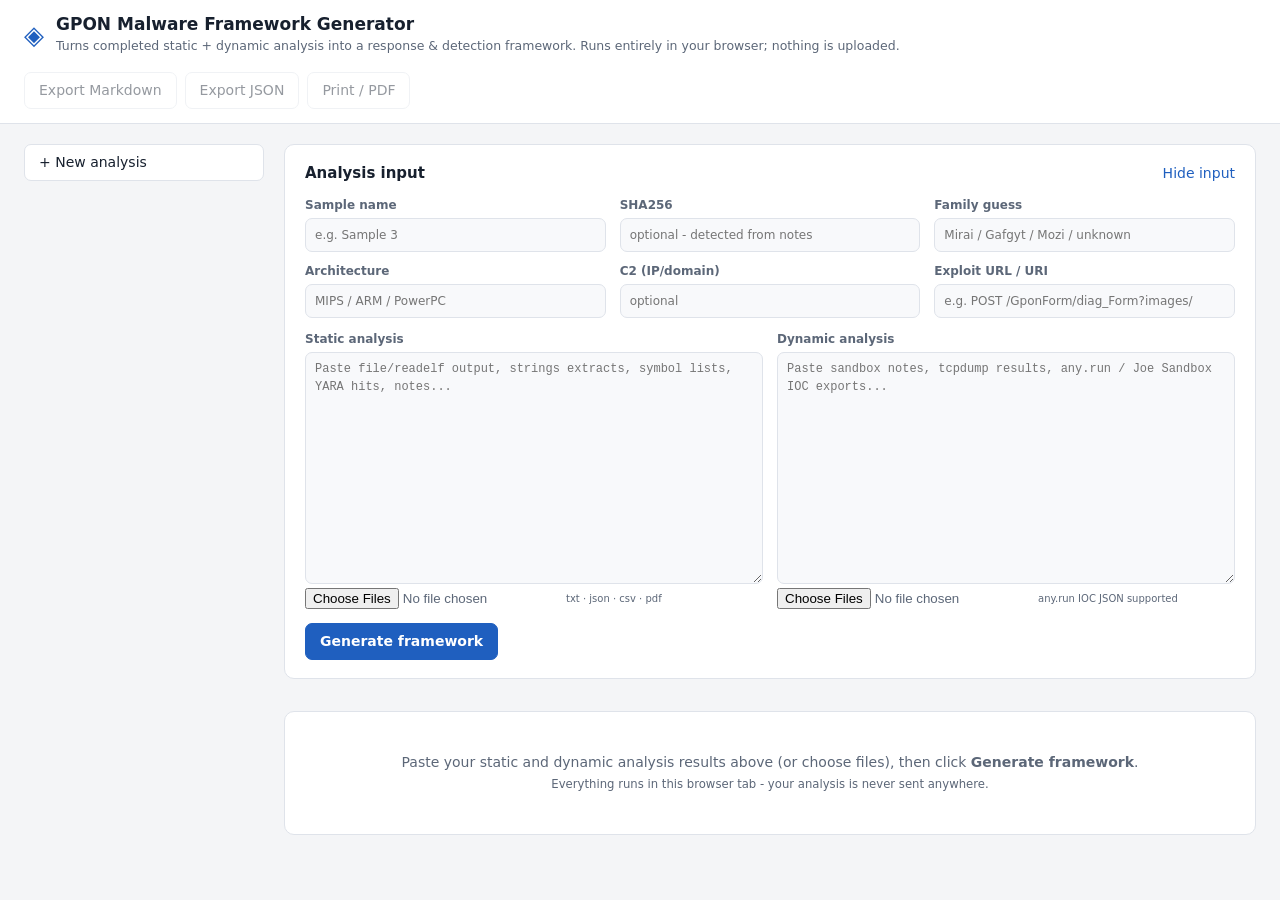
==== docs/index.html @ 448c489d "Add GitHub Pages build" ====
<!doctype html>
<html lang="en">
<head>
  <meta charset="utf-8">
  <meta name="viewport" content="width=device-width, initial-scale=1">
  <title>GPON Malware Framework</title>
  <meta name="description" content="Turns completed static and dynamic malware analysis into a GPON/IoT response and detection framework. Runs entirely in your browser.">
  <link rel="stylesheet" href="style.css">
</head>
<body>
<header class="topbar">
  <div class="brand">
    <span class="logo" aria-hidden="true">◈</span>
    <div>
      <h1>GPON Malware Framework Generator</h1>
      <p>Turns completed static + dynamic analysis into a response &amp; detection framework. Runs entirely in your browser; nothing is uploaded.</p>
    </div>
  </div>
  <div class="top-actions">
    <button id="btn-md" class="ghost" disabled>Export Markdown</button>
    <button id="btn-json" class="ghost" disabled>Export JSON</button>
    <button id="btn-print" class="ghost" disabled>Print / PDF</button>
  </div>
</header>

<div class="layout">
  <nav class="sidebar" aria-label="Framework sections">
    <button id="btn-new" class="side-btn">+ New analysis</button>
    <div id="toc" class="toc" hidden>
      <h2>Framework</h2>
      <ol>
        <li><a href="#s1">Sample identity</a></li>
        <li><a href="#s2">Infection vector</a></li>
        <li><a href="#s3">Static findings</a></li>
        <li><a href="#s4">Dynamic findings</a></li>
        <li><a href="#s5">IOC pack</a></li>
        <li><a href="#s6">ATT&amp;CK mapping</a></li>
        <li><a href="#s7">Detection package</a></li>
        <li><a href="#s8">Operator framework</a></li>
      </ol>
    </div>
  </nav>

  <main>
    <section id="input-panel" class="card">
      <div class="card-head">
        <h2 id="input-title">Analysis input</h2>
        <button id="btn-toggle-input" class="link" type="button">Hide input</button>
      </div>
      <form id="gen-form">
        <div class="meta-grid">
          <label>Sample name<input name="name" placeholder="e.g. Sample 3"></label>
          <label>SHA256<input name="sha256" placeholder="optional - detected from notes"></label>
          <label>Family guess<input name="family" placeholder="Mirai / Gafgyt / Mozi / unknown"></label>
          <label>Architecture<input name="arch" placeholder="MIPS / ARM / PowerPC"></label>
          <label>C2 (IP/domain)<input name="c2" placeholder="optional"></label>
          <label>Exploit URL / URI<input name="exploit_url" placeholder="e.g. POST /GponForm/diag_Form?images/"></label>
        </div>
        <div class="text-grid">
          <label>Static analysis
            <textarea name="static" rows="12" placeholder="Paste file/readelf output, strings extracts, symbol lists, YARA hits, notes..."></textarea>
            <span class="file-row"><input type="file" id="static_files" multiple accept=".txt,.log,.md,.csv,.json,.pdf,.yar,.yara"> <small>txt · json · csv · pdf</small></span>
          </label>
          <label>Dynamic analysis
            <textarea name="dynamic" rows="12" placeholder="Paste sandbox notes, tcpdump results, any.run / Joe Sandbox IOC exports..."></textarea>
            <span class="file-row"><input type="file" id="dynamic_files" multiple accept=".txt,.log,.md,.csv,.json,.pdf"> <small>any.run IOC JSON supported</small></span>
          </label>
        </div>
        <div class="form-foot">
          <button type="submit" class="primary" id="btn-generate">Generate framework</button>
          <span id="status" role="status"></span>
        </div>
      </form>
    </section>

    <div id="warnings"></div>
    <article id="output"></article>
  </main>
</div>

<script src="rules.js"></script>
<script src="engine.js"></script>
<script src="app.js"></script>
</body>
</html>
---- docs/style.css ----
:root {
  --bg: #f4f5f7;
  --surface: #ffffff;
  --surface-2: #f8f9fb;
  --border: #dfe3ea;
  --text: #17202e;
  --muted: #5c6778;
  --accent: #1f5fbf;
  --accent-soft: #e6eefb;
  --crit: #b3261e; --crit-soft: #fbe9e7;
  --high: #c2410c; --high-soft: #fff1e6;
  --med: #a16207;  --med-soft: #fef6dc;
  --low: #2f7d4f;  --low-soft: #e5f4ea;
  --code-bg: #0f1623; --code-text: #d7e0ee;
  --radius: 10px;
  --mono: ui-monospace, "Cascadia Code", Consolas, "Liberation Mono", monospace;
}
@media (prefers-color-scheme: dark) {
  :root {
    --bg: #0d1117; --surface: #151b24; --surface-2: #1b2330; --border: #2a3444;
    --text: #e3e8f0; --muted: #94a0b3; --accent: #6ea8ff; --accent-soft: #1a2a44;
    --crit: #ff8a80; --crit-soft: #3a1714; --high: #ffab70; --high-soft: #3a220f;
    --med: #f2cc60; --med-soft: #33290c; --low: #7ee2a0; --low-soft: #12301f;
    --code-bg: #0a0e14;
  }
}
* { box-sizing: border-box; }
html { scroll-behavior: smooth; }
body { margin: 0; background: var(--bg); color: var(--text);
  font: 14px/1.5 "Segoe UI", system-ui, -apple-system, sans-serif; }
h1, h2, h3 { margin: 0; line-height: 1.25; }
code, pre, .mono { font-family: var(--mono); font-size: 12.5px; }
button { font: inherit; cursor: pointer; border-radius: 7px; border: 1px solid var(--border);
  background: var(--surface); color: var(--text); padding: 7px 14px; }
button:disabled { opacity: .45; cursor: default; }
button.primary { background: var(--accent); border-color: var(--accent); color: #fff; font-weight: 600; }
button.ghost { background: transparent; }
button.link { border: 0; background: none; color: var(--accent); padding: 0; }

.topbar { display: flex; justify-content: space-between; align-items: center; gap: 16px; flex-wrap: wrap;
  padding: 14px 24px; background: var(--surface); border-bottom: 1px solid var(--border);
  position: sticky; top: 0; z-index: 5; }
.brand { display: flex; gap: 12px; align-items: center; }
.brand h1 { font-size: 17px; }
.brand p { margin: 2px 0 0; color: var(--muted); font-size: 12.5px; }
.logo { font-size: 26px; color: var(--accent); }
.top-actions { display: flex; gap: 8px; flex-wrap: wrap; }

.layout { display: grid; grid-template-columns: 240px minmax(0, 1fr); gap: 20px; padding: 20px 24px;
  max-width: 1500px; margin: 0 auto; }
.sidebar { position: sticky; top: 90px; align-self: start; display: flex; flex-direction: column; gap: 8px; }
.sidebar h2 { font-size: 11px; text-transform: uppercase; letter-spacing: .08em; color: var(--muted); margin: 4px 0; }
#sample-list { list-style: none; margin: 0; padding: 0; display: flex; flex-direction: column; gap: 4px; }
#sample-list button { width: 100%; text-align: left; display: flex; flex-direction: column; gap: 1px;
  background: var(--surface); }
#sample-list button.active, .side-btn.active { border-color: var(--accent); background: var(--accent-soft); }
#sample-list .hash { font-family: var(--mono); font-size: 11px; color: var(--muted); }
.side-btn { text-align: left; }
.side-btn.accent { color: var(--accent); font-weight: 600; }
.toc { margin-top: 14px; }
.toc ol { margin: 0; padding-left: 20px; color: var(--muted); }
.toc a { color: var(--text); text-decoration: none; font-size: 13px; }
.toc a:hover { color: var(--accent); }

main { min-width: 0; display: flex; flex-direction: column; gap: 16px; }
.card { background: var(--surface); border: 1px solid var(--border); border-radius: var(--radius); padding: 18px 20px; }
.card-head { display: flex; justify-content: space-between; align-items: baseline; margin-bottom: 12px; }
.card-head h2 { font-size: 15px; }
.meta-grid { display: grid; grid-template-columns: repeat(3, minmax(0, 1fr)); gap: 10px 14px; margin-bottom: 12px; }
.text-grid { display: grid; grid-template-columns: 1fr 1fr; gap: 14px; }
label { display: flex; flex-direction: column; gap: 4px; font-size: 12px; font-weight: 600; color: var(--muted); }
input[type=text], input:not([type]), textarea { font: inherit; color: var(--text); background: var(--surface-2);
  border: 1px solid var(--border); border-radius: 7px; padding: 7px 9px; font-weight: 400; }
textarea { font-family: var(--mono); font-size: 12px; resize: vertical; }
.file-row { display: flex; align-items: center; gap: 8px; font-weight: 400; }
.file-row small { color: var(--muted); }
.form-foot { display: flex; align-items: center; gap: 14px; margin-top: 14px; }
#status { color: var(--muted); font-size: 13px; }
#input-panel.collapsed form { display: none; }
#input-panel.collapsed .card-head { margin: 0; }

.warn { background: var(--med-soft); color: var(--text); border: 1px solid var(--med); border-radius: 8px;
  padding: 8px 12px; font-size: 13px; margin-bottom: 6px; }

/* ---------- framework output ---------- */
.summary { display: grid; grid-template-columns: repeat(auto-fit, minmax(160px, 1fr)); gap: 10px; }
.stat { background: var(--surface); border: 1px solid var(--border); border-radius: var(--radius); padding: 12px 14px; }
.stat .k { font-size: 11px; text-transform: uppercase; letter-spacing: .06em; color: var(--muted); }
.stat .v { font-size: 18px; font-weight: 650; margin-top: 2px; }
.stat .s { font-size: 12px; color: var(--muted); }
.report-title { display: flex; justify-content: space-between; align-items: baseline; gap: 12px; flex-wrap: wrap; margin: 6px 0 2px; }
.report-title h2 { font-size: 21px; }
.report-title .gen { color: var(--muted); font-size: 12px; }

section.fw { background: var(--surface); border: 1px solid var(--border); border-radius: var(--radius);
  padding: 18px 20px; scroll-margin-top: 90px; }
section.fw > h3 { font-size: 15px; display: flex; gap: 10px; align-items: center; margin-bottom: 12px; }
section.fw > h3 .num { display: inline-grid; place-items: center; width: 24px; height: 24px; border-radius: 50%;
  background: var(--accent-soft); color: var(--accent); font-size: 12px; }
section.fw p { margin: 6px 0; }
.muted { color: var(--muted); }

table { width: 100%; border-collapse: collapse; font-size: 13px; }
th, td { text-align: left; padding: 7px 9px; border-bottom: 1px solid var(--border); vertical-align: top; }
th { font-size: 11px; text-transform: uppercase; letter-spacing: .05em; color: var(--muted); font-weight: 600; background: var(--surface-2); }
td.mono, td .mono { word-break: break-all; }
.kv td:first-child { width: 190px; color: var(--muted); font-weight: 600; }
.table-wrap { overflow-x: auto; }

.badge { display: inline-block; padding: 1px 8px; border-radius: 999px; font-size: 11.5px; font-weight: 600;
  border: 1px solid transparent; white-space: nowrap; }
.b-crit, .b-direct, .b-high-conf { background: var(--crit-soft); color: var(--crit); }
.b-high, .b-indirect { background: var(--high-soft); color: var(--high); }
.b-med, .b-medium, .b-moderate, .b-partial { background: var(--med-soft); color: var(--med); }
.b-low, .b-none, .b-observed { background: var(--low-soft); color: var(--low); }
.b-neutral { background: var(--surface-2); color: var(--muted); border-color: var(--border); }
.b-src { background: var(--accent-soft); color: var(--accent); }

.callout { border-left: 4px solid var(--accent); background: var(--accent-soft); padding: 10px 14px; border-radius: 6px; margin-bottom: 12px; }
.callout.direct { border-color: var(--crit); background: var(--crit-soft); }
.callout.indirect { border-color: var(--high); background: var(--high-soft); }
.callout.none { border-color: var(--low); background: var(--low-soft); }

.ev { margin: 4px 0 0; padding: 0; list-style: none; }
.ev li { font-family: var(--mono); font-size: 11.5px; color: var(--muted); word-break: break-all; }
details { margin-top: 10px; }
summary { cursor: pointer; color: var(--accent); font-size: 13px; }

.code-block { position: relative; }
pre { background: var(--code-bg); color: var(--code-text); padding: 14px; border-radius: 8px; overflow-x: auto;
  margin: 6px 0 14px; white-space: pre; }
.copy { position: absolute; top: 8px; right: 8px; font-size: 11px; padding: 3px 9px; background: #243044; color: #d7e0ee; border-color: #34425a; }
h4 { font-size: 13px; margin: 14px 0 4px; }

.phases { display: grid; grid-template-columns: repeat(auto-fit, minmax(260px, 1fr)); gap: 12px; }
.phase { border: 1px solid var(--border); border-radius: 8px; padding: 12px 14px; background: var(--surface-2); }
.phase h4 { margin: 0 0 6px; }
.phase ul { margin: 0; padding-left: 18px; }
.phase li { margin: 4px 0; font-size: 13px; }

.family-bars { display: flex; flex-direction: column; gap: 5px; margin-top: 8px; }
.fbar { display: grid; grid-template-columns: 130px 1fr 30px; align-items: center; gap: 8px; font-size: 12.5px; }
.fbar .track { height: 8px; background: var(--surface-2); border-radius: 4px; overflow: hidden; border: 1px solid var(--border); }
.fbar .fill { height: 100%; background: var(--accent); }

.risk-bar { height: 10px; border-radius: 5px; background: var(--surface-2); border: 1px solid var(--border); overflow: hidden; margin-top: 6px; }
.risk-bar div { height: 100%; }

.matrix td.hit { text-align: center; color: var(--accent); font-weight: 700; }
.matrix td.miss { text-align: center; color: var(--border); }
.links { display: flex; flex-direction: column; gap: 10px; }
.link-card { border: 1px solid var(--border); border-radius: 8px; padding: 10px 14px; background: var(--surface-2); }
.empty { text-align: center; color: var(--muted); padding: 40px 20px; }

@media (max-width: 900px) {
  .layout { grid-template-columns: 1fr; padding: 14px 16px; }
  .sidebar { position: static; }
  .meta-grid { grid-template-columns: 1fr 1fr; }
  .text-grid { grid-template-columns: 1fr; }
}
@media (max-width: 560px) {
  .meta-grid { grid-template-columns: 1fr; }
  .kv td:first-child { width: 120px; }
}
@media print {
  :root { --bg: #fff; --surface: #fff; --surface-2: #f6f6f6; --text: #000; --code-bg: #f3f3f3; --code-text: #000; }
  .topbar, .sidebar, #input-panel, .copy, #warnings { display: none !important; }
  .layout { display: block; padding: 0; }
  section.fw { break-inside: avoid-page; border: 0; padding: 8px 0; }
  pre { white-space: pre-wrap; word-break: break-all; border: 1px solid #ccc; }
  details { display: block; } details > * { display: block; }
}
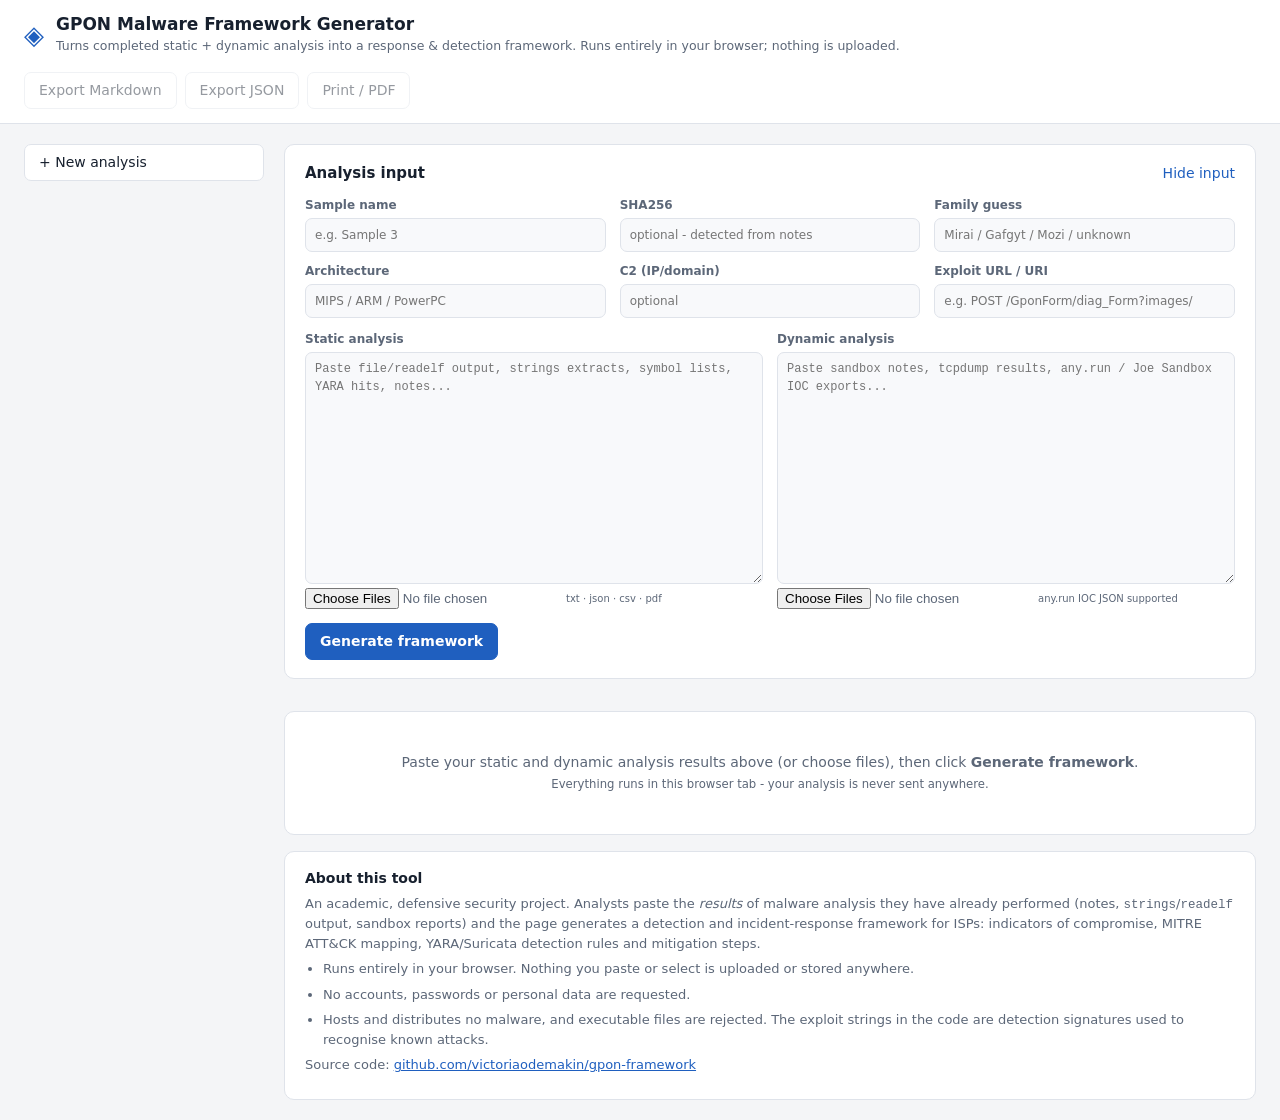
==== commit fd94b19c: "Add Search Console verification and About section" ====
--- a/docs/index.html
+++ b/docs/index.html
@@ -3,6 +3,7 @@
 <head>
   <meta charset="utf-8">
   <meta name="viewport" content="width=device-width, initial-scale=1">
+  <meta name="google-site-verification" content="egsmnYqWu02fsi_XgZCQ8q998XCjEEep_Usqu69kXxE" />
   <title>GPON Malware Framework</title>
   <meta name="description" content="Turns completed static and dynamic malware analysis into a GPON/IoT response and detection framework. Runs entirely in your browser.">
   <link rel="stylesheet" href="style.css">
@@ -75,6 +76,20 @@
 
     <div id="warnings"></div>
     <article id="output"></article>
+
+    <footer class="card about" id="about">
+      <h2>About this tool</h2>
+      <p>An academic, defensive security project. Analysts paste the <em>results</em> of malware analysis they have
+        already performed (notes, <code>strings</code>/<code>readelf</code> output, sandbox reports) and the page
+        generates a detection and incident-response framework for ISPs: indicators of compromise, MITRE ATT&amp;CK
+        mapping, YARA/Suricata detection rules and mitigation steps.</p>
+      <ul>
+        <li>Runs entirely in your browser. Nothing you paste or select is uploaded or stored anywhere.</li>
+        <li>No accounts, passwords or personal data are requested.</li>
+        <li>Hosts and distributes no malware, and executable files are rejected. The exploit strings in the code are detection signatures used to recognise known attacks.</li>
+      </ul>
+      <p>Source code: <a href="https://github.com/victoriaodemakin/gpon-framework">github.com/victoriaodemakin/gpon-framework</a></p>
+    </footer>
   </main>
 </div>
 
--- a/docs/style.css
+++ b/docs/style.css
@@ -170,3 +170,9 @@
   pre { white-space: pre-wrap; word-break: break-all; border: 1px solid #ccc; }
   details { display: block; } details > * { display: block; }
 }
+
+.about h2 { font-size: 14px; margin-bottom: 6px; }
+.about p, .about li { font-size: 13px; color: var(--muted); margin: 6px 0; }
+.about ul { padding-left: 18px; margin: 6px 0; }
+.about a { color: var(--accent); }
+@media print { .about { display: none; } }
